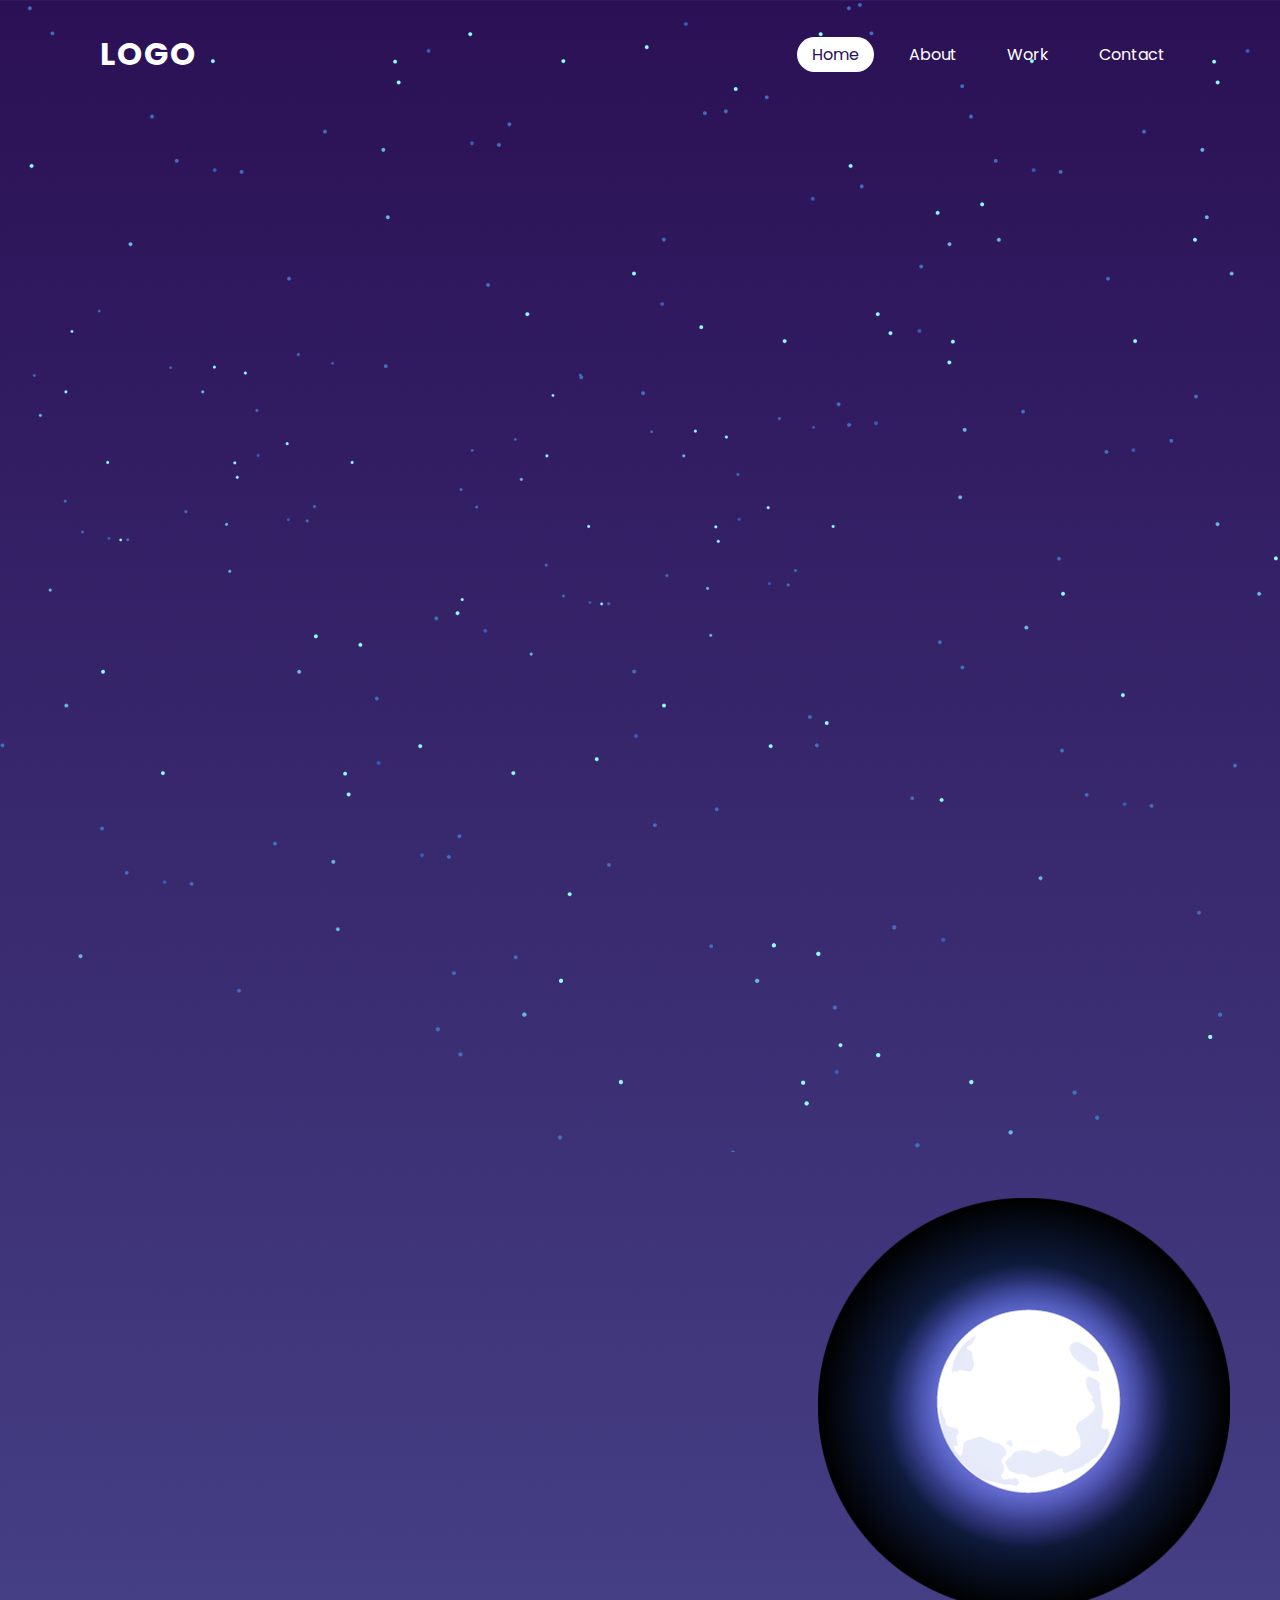
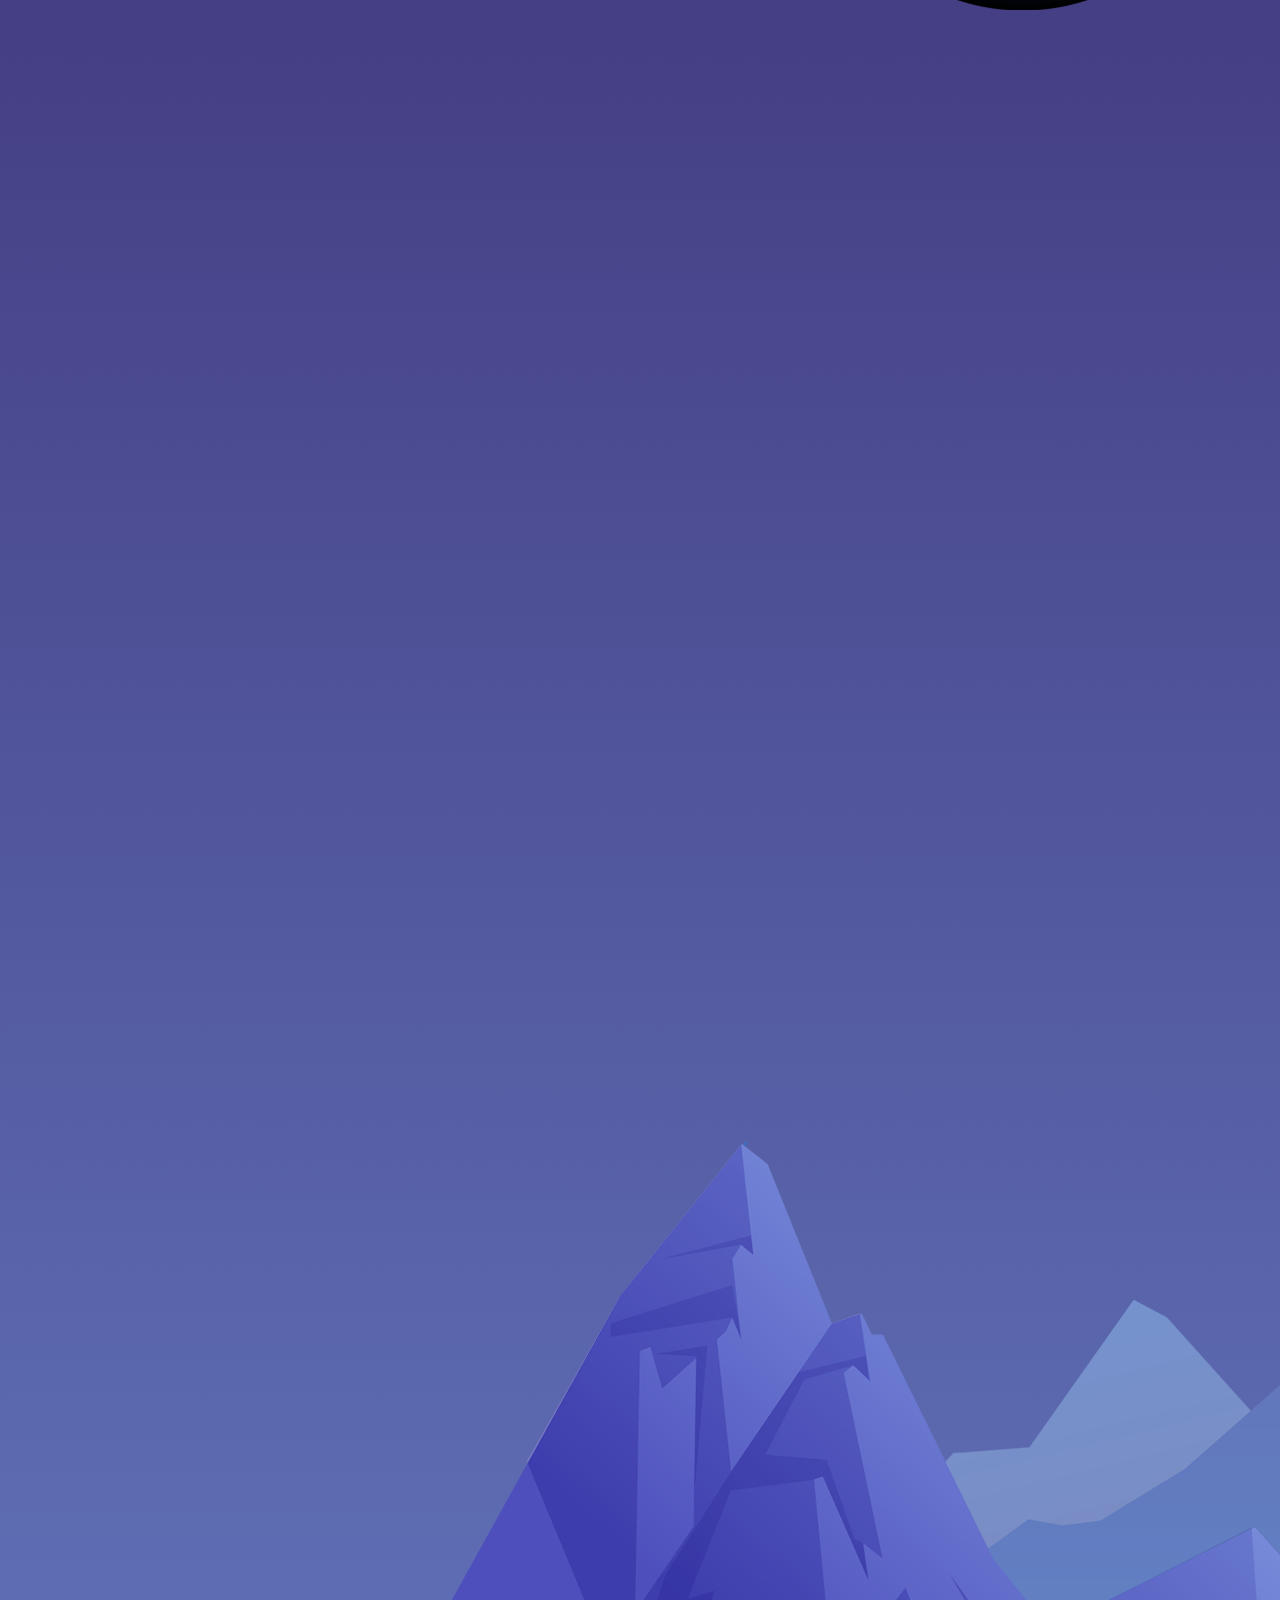
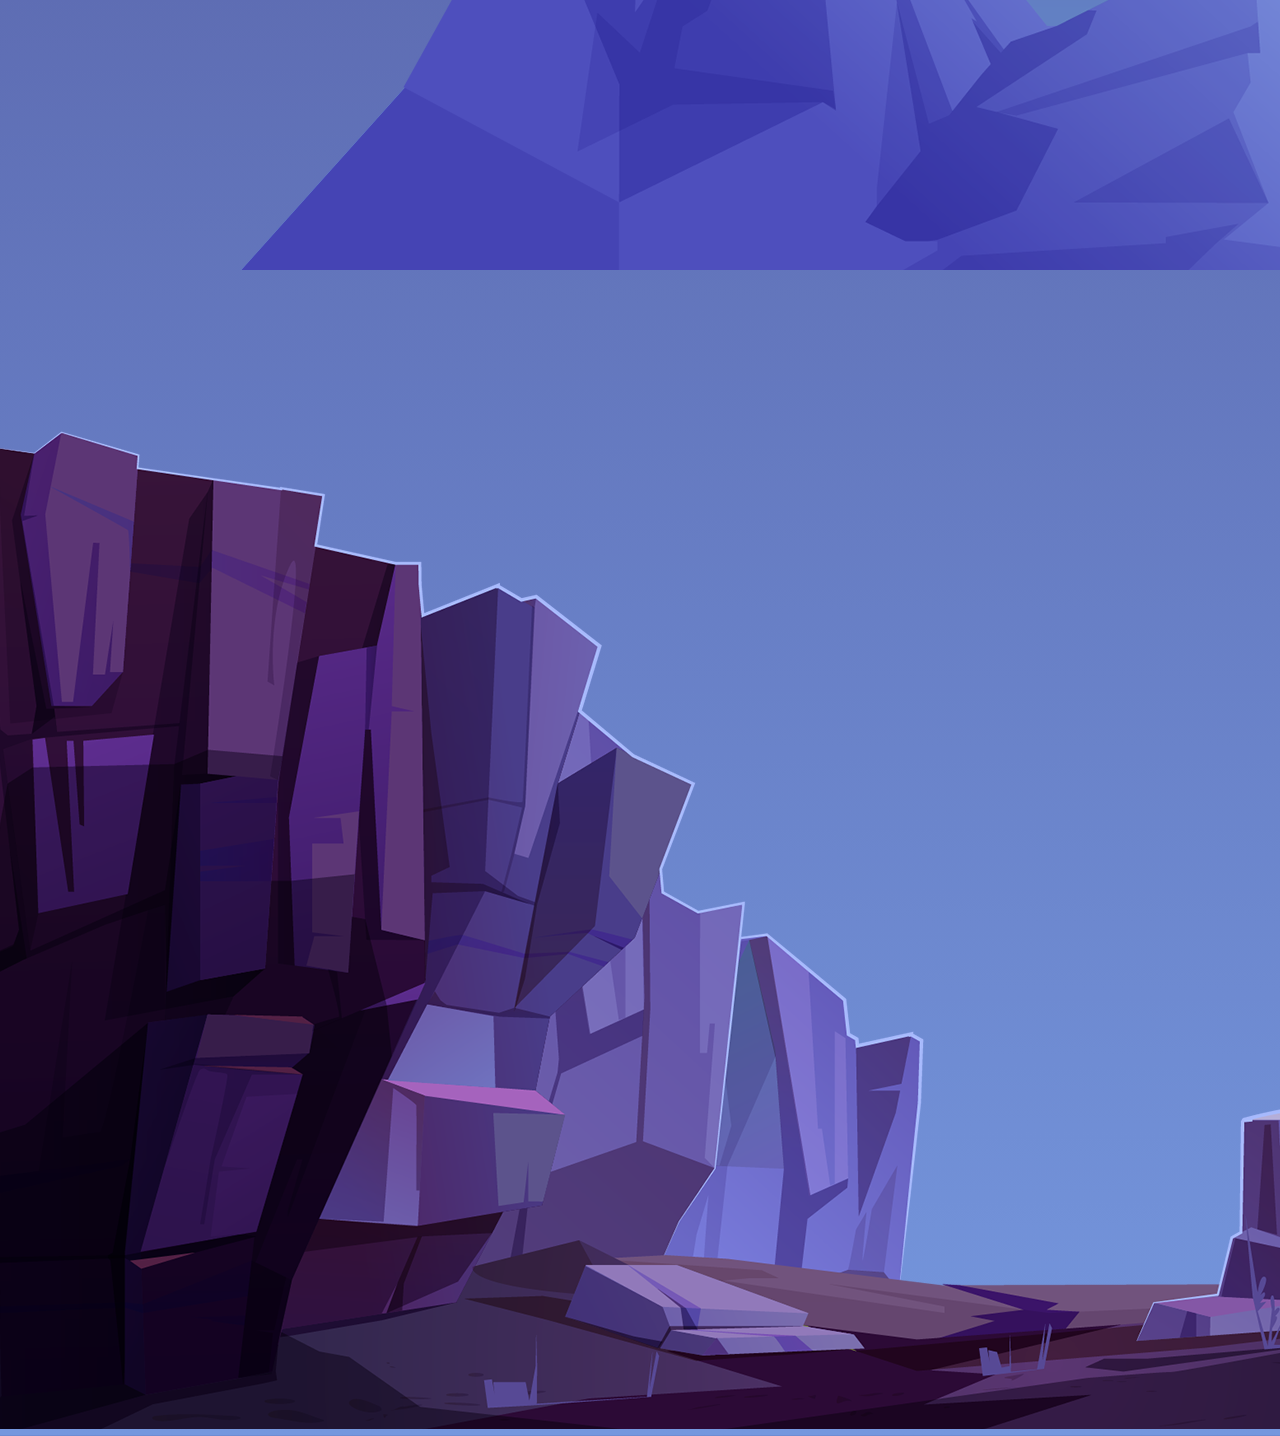
==== Moonlight/index.html @ 7d9b5a40 "import img" ====
<!DOCTYPE html>
<html>
    <head>
        <title>Invitation Card</title>
        <link rel="stylesheet" type="text/css" href="style.css">
    </head>
    <body>
        <header>
            <a href="#" class="logo"> Logo </a>
            <ul>
                <li>
                    <a href="#" class="active">Home</a>
                </li>
                <li>
                    <a href="#">About</a>
                </li>
                <li>
                    <a href="#">Work</a>
                </li>
                <li>
                    <a href="#">Contact</a>
                </li>
            </ul>
        </header>
        <section>
            <img src="stars.png" id="stars">
            <img src="moon.png" id="moon">
            <img src="mountains_behind.png" id="mountains_behind">
            <img src="mountains_front.png" id="mountains_front">
        </section>
    </body>
</html>
---- Moonlight/style.css ----
@import url('https://fonts.googleapis.com/css2?family=Poppins:wght@300;400;500;600;700;800;900&display=swap');

*
{
    margin: 0;
    padding: 0;
    box-sizing: border-box;
    font-family: 'Poppins', sans-serif;
}

body
{
    min-height: 100vh;
    background: linear-gradient(#2b1055, #7597de);
}

header
{
    position: absolute;
    top: 0;
    left: 0;
    width: 100%;
    padding: 30px 100px;
    display: flex;
    justify-content: space-between;
    align-items: center;
}
header .logo
{
    color: #fff;
    font-weight: 700;
    text-decoration: none;
    font-size: 2em;
    text-transform:  uppercase;
    letter-spacing: 2px;
}
header ul
{
    display: flex;
    justify-content: center;
    align-items: center;
}
header ul li
{
    list-style: none;
    margin-left: 20px;
}
header ul li a
{
    text-decoration: none;
    padding: 6px 15px;
    color: #fff;
    border-radius: 20px;
}
header ul li a:hover, 
header ul li a.active
{
    background: #fff;
    color: #2b1055;
}
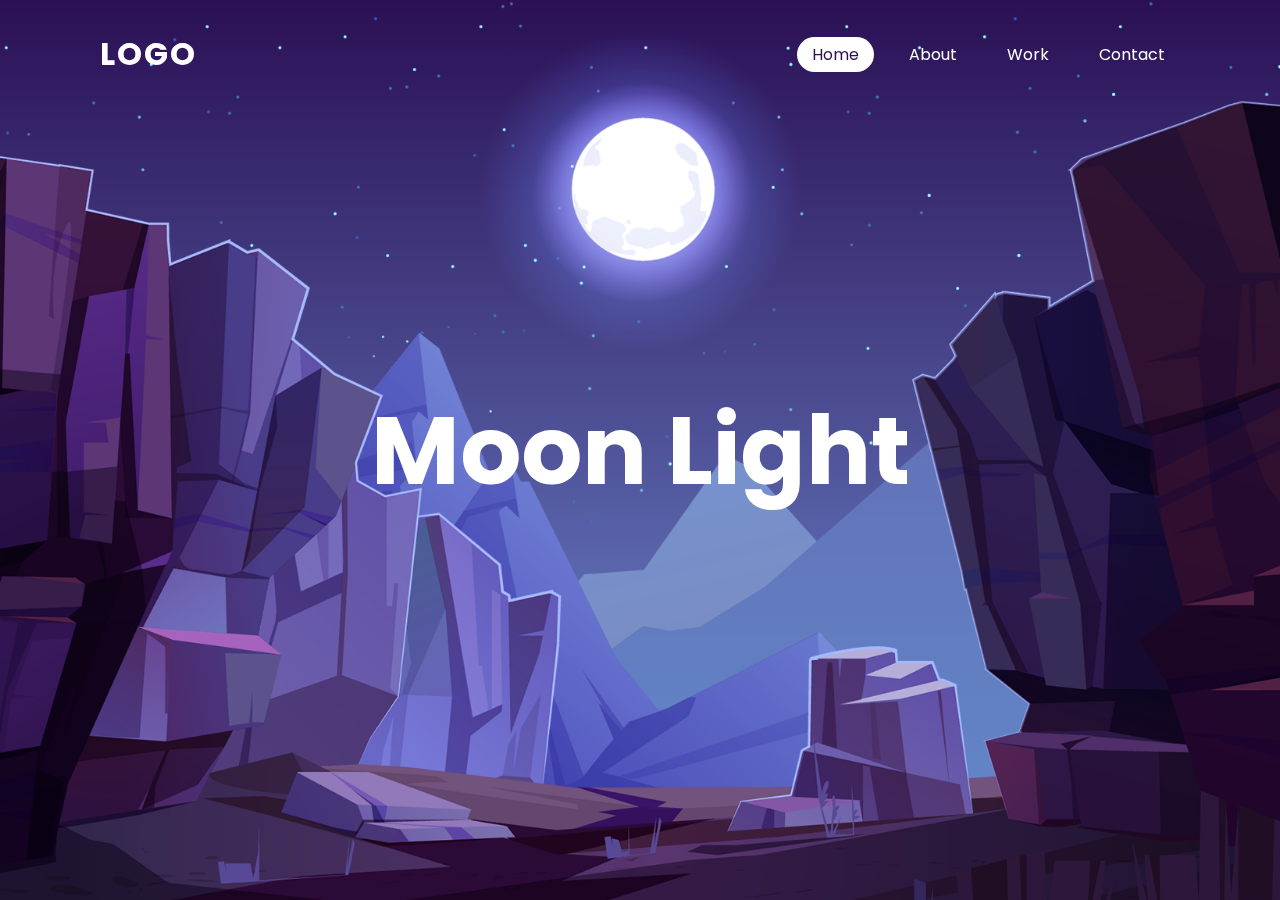
==== commit 77cc315e: "Moon Light css" ====
--- a/Moonlight/index.html
+++ b/Moonlight/index.html
@@ -26,6 +26,7 @@
             <img src="stars.png" id="stars">
             <img src="moon.png" id="moon">
             <img src="mountains_behind.png" id="mountains_behind">
+            <h2 id="text">Moon Light</h2>
             <img src="mountains_front.png" id="mountains_front">
         </section>
     </body>
--- a/Moonlight/style.css
+++ b/Moonlight/style.css
@@ -24,6 +24,7 @@
     display: flex;
     justify-content: space-between;
     align-items: center;
+    z-index: 10000;
 }
 header .logo
 {
@@ -59,6 +60,33 @@
     color: #2b1055;
 }
 
+section
+{
+    position: relative;
+    width: 100%;
+    height: 100vh;
+    display: flex;
+    justify-content: center;
+    align-items: center;
+}
+section img
+{
+    position: absolute;
+    top: 0;
+    left: 0;
+    width: 100%;
+    height: 100%;
+    object-fit: cover;
+}
+section img#moon
+{
+    mix-blend-mode: screen;
+}
 
-
-
+section #text
+{
+    position: absolute;
+    color: #fff;
+    white-space: nowrap;
+    font-size: 7.5vw;
+}
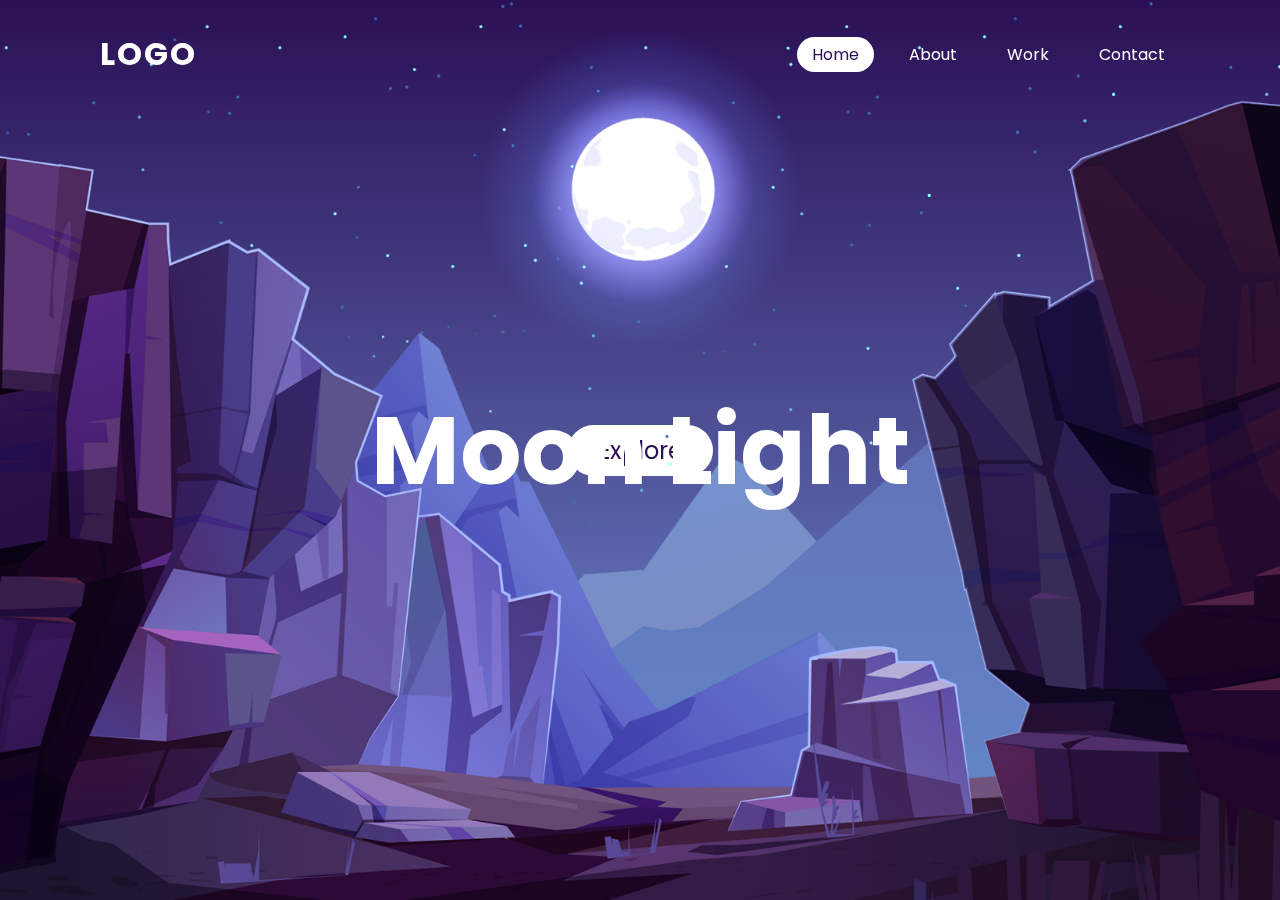
==== commit 4bed0ce2: "moonlight" ====
--- a/Moonlight/index.html
+++ b/Moonlight/index.html
@@ -27,6 +27,7 @@
             <img src="moon.png" id="moon">
             <img src="mountains_behind.png" id="mountains_behind">
             <h2 id="text">Moon Light</h2>
+            <a href="#" id="btn"> Explore</a>
             <img src="mountains_front.png" id="mountains_front">
         </section>
     </body>
--- a/Moonlight/style.css
+++ b/Moonlight/style.css
@@ -82,11 +82,25 @@
 {
     mix-blend-mode: screen;
 }
-
+section img#mountains_front
+{
+    z-index: 10;
+}
 section #text
 {
     position: absolute;
     color: #fff;
     white-space: nowrap;
     font-size: 7.5vw;
+    z-index: 9;
 }
+section #btn
+{
+    text-decoration: none;
+    display: inline-block;
+    padding: 8px 30px;
+    border-radius: 40px;
+    background: #fff;
+    color: #2b1055;
+    font-size: 1.5em;
+}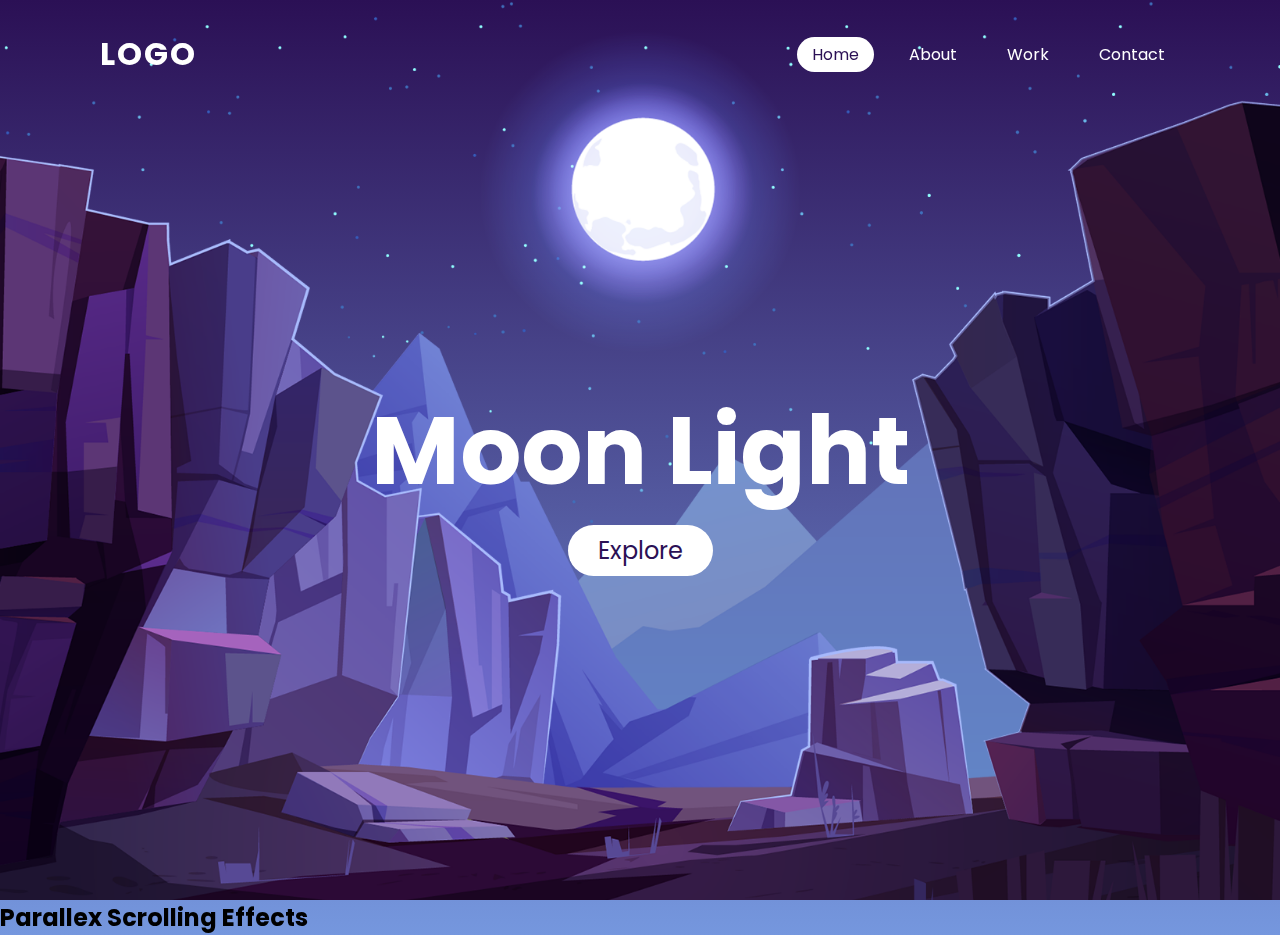
==== commit 32bd03ba: "sec" ====
--- a/Moonlight/index.html
+++ b/Moonlight/index.html
@@ -30,5 +30,9 @@
             <a href="#" id="btn"> Explore</a>
             <img src="mountains_front.png" id="mountains_front">
         </section>
+        <div class="sec">
+            <h2>Parallex Scrolling Effects</h2>
+            <p></p>
+        </div>
     </body>
 </html>--- a/Moonlight/style.css
+++ b/Moonlight/style.css
@@ -77,6 +77,7 @@
     width: 100%;
     height: 100%;
     object-fit: cover;
+    pointer-events: none;
 }
 section img#moon
 {
@@ -103,4 +104,6 @@
     background: #fff;
     color: #2b1055;
     font-size: 1.5em;
+    z-index: 9;
+    transform: translateY(100px);
 }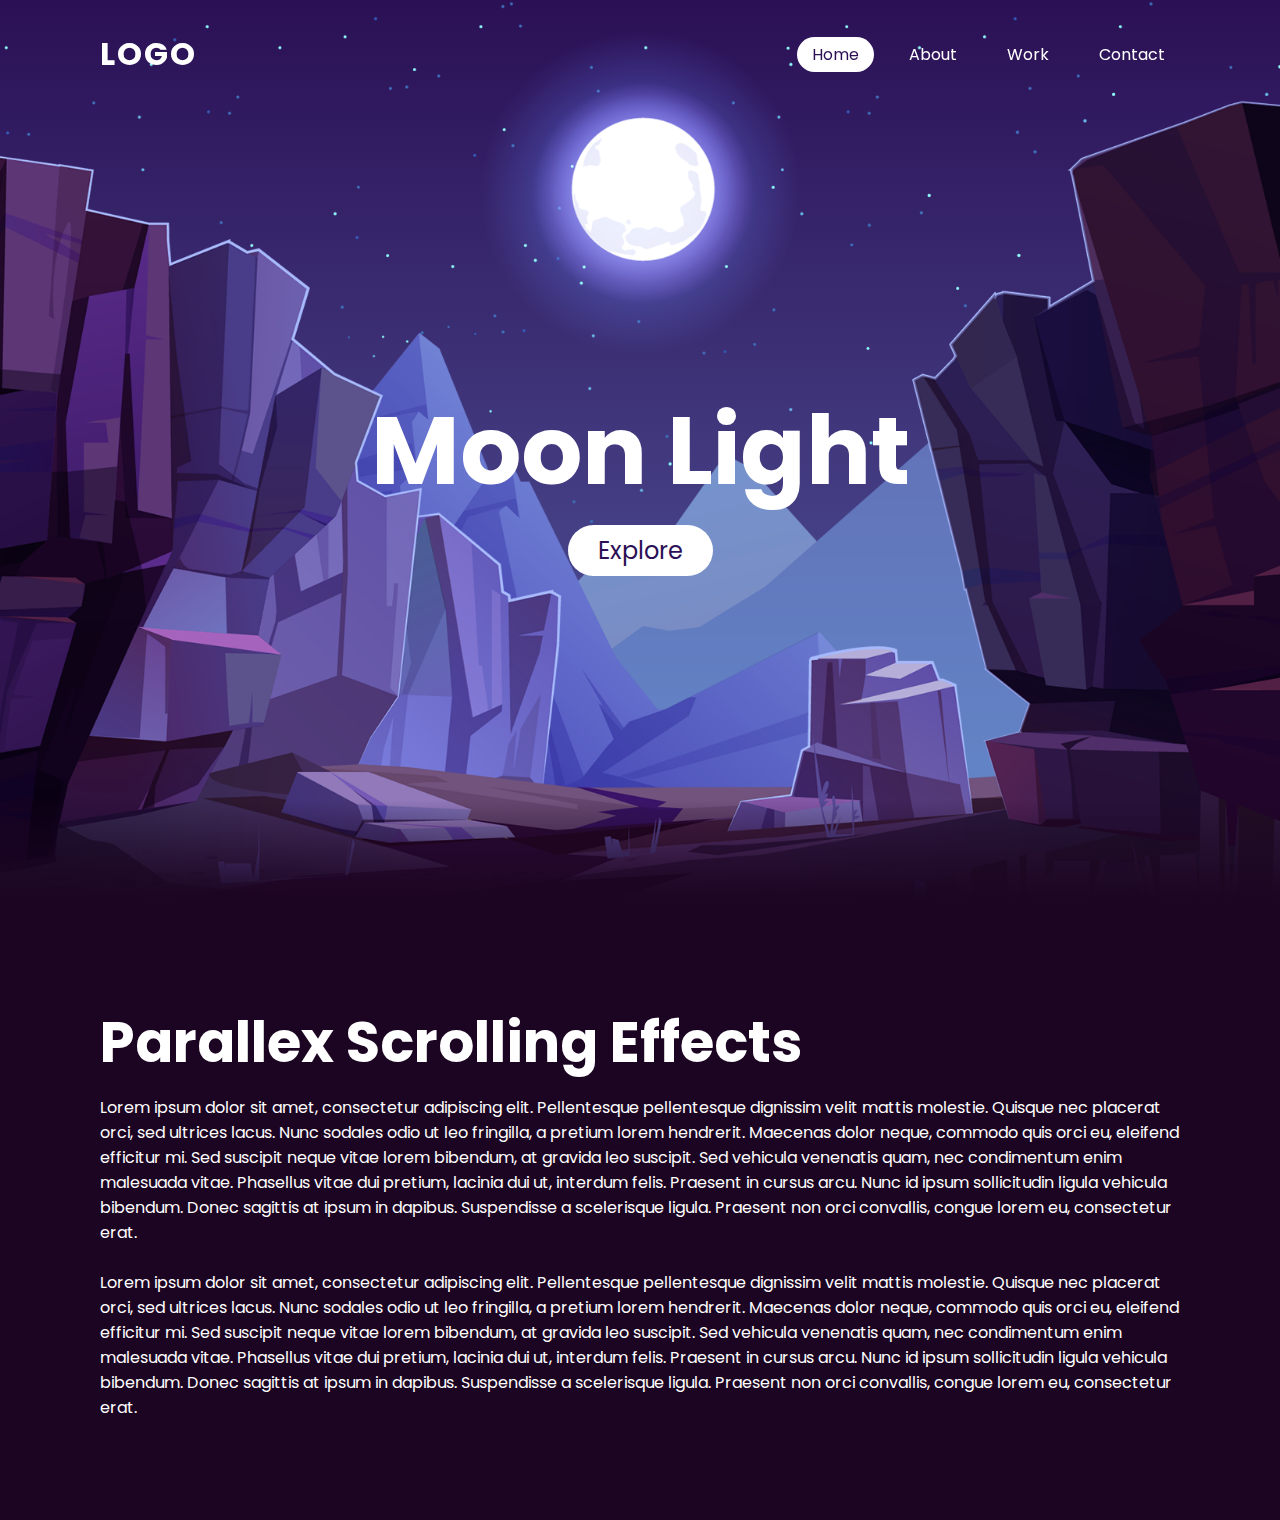
==== commit b11dd9ab: "sec css" ====
--- a/Moonlight/index.html
+++ b/Moonlight/index.html
@@ -32,7 +32,12 @@
         </section>
         <div class="sec">
             <h2>Parallex Scrolling Effects</h2>
-            <p></p>
+            <p>
+                Lorem ipsum dolor sit amet, consectetur adipiscing elit. Pellentesque pellentesque dignissim velit mattis molestie. Quisque nec placerat orci, sed ultrices lacus. Nunc sodales odio ut leo fringilla, a pretium lorem hendrerit. Maecenas dolor neque, commodo quis orci eu, eleifend efficitur mi. Sed suscipit neque vitae lorem bibendum, at gravida leo suscipit. Sed vehicula venenatis quam, nec condimentum enim malesuada vitae. Phasellus vitae dui pretium, lacinia dui ut, interdum felis. Praesent in cursus arcu. Nunc id ipsum sollicitudin ligula vehicula bibendum. Donec sagittis at ipsum in dapibus. Suspendisse a scelerisque ligula. Praesent non orci convallis, congue lorem eu, consectetur erat.
+                <br><br>
+                Lorem ipsum dolor sit amet, consectetur adipiscing elit. Pellentesque pellentesque dignissim velit mattis molestie. Quisque nec placerat orci, sed ultrices lacus. Nunc sodales odio ut leo fringilla, a pretium lorem hendrerit. Maecenas dolor neque, commodo quis orci eu, eleifend efficitur mi. Sed suscipit neque vitae lorem bibendum, at gravida leo suscipit. Sed vehicula venenatis quam, nec condimentum enim malesuada vitae. Phasellus vitae dui pretium, lacinia dui ut, interdum felis. Praesent in cursus arcu. Nunc id ipsum sollicitudin ligula vehicula bibendum. Donec sagittis at ipsum in dapibus. Suspendisse a scelerisque ligula. Praesent non orci convallis, congue lorem eu, consectetur erat.
+
+            </p>
         </div>
     </body>
 </html>--- a/Moonlight/style.css
+++ b/Moonlight/style.css
@@ -69,6 +69,16 @@
     justify-content: center;
     align-items: center;
 }
+section::before
+{
+    content: '';
+    position: absolute;
+    bottom: 0;
+    width: 100%;
+    height: 100px;
+    background: linear-gradient(to top, #1c0522, transparent);
+    z-index: 1000 ;
+}
 section img
 {
     position: absolute;
@@ -106,4 +116,22 @@
     font-size: 1.5em;
     z-index: 9;
     transform: translateY(100px);
+}
+
+.sec
+{
+    position: relative;
+    padding: 100px;
+    background: #1c0522;
+}
+.sec h2
+{
+    font-size: 3.5em;
+    margin-bottom: 10px;
+    color: #fff;
+}
+.sec p
+{
+    font-size: 1em;
+    color: #fff;
 }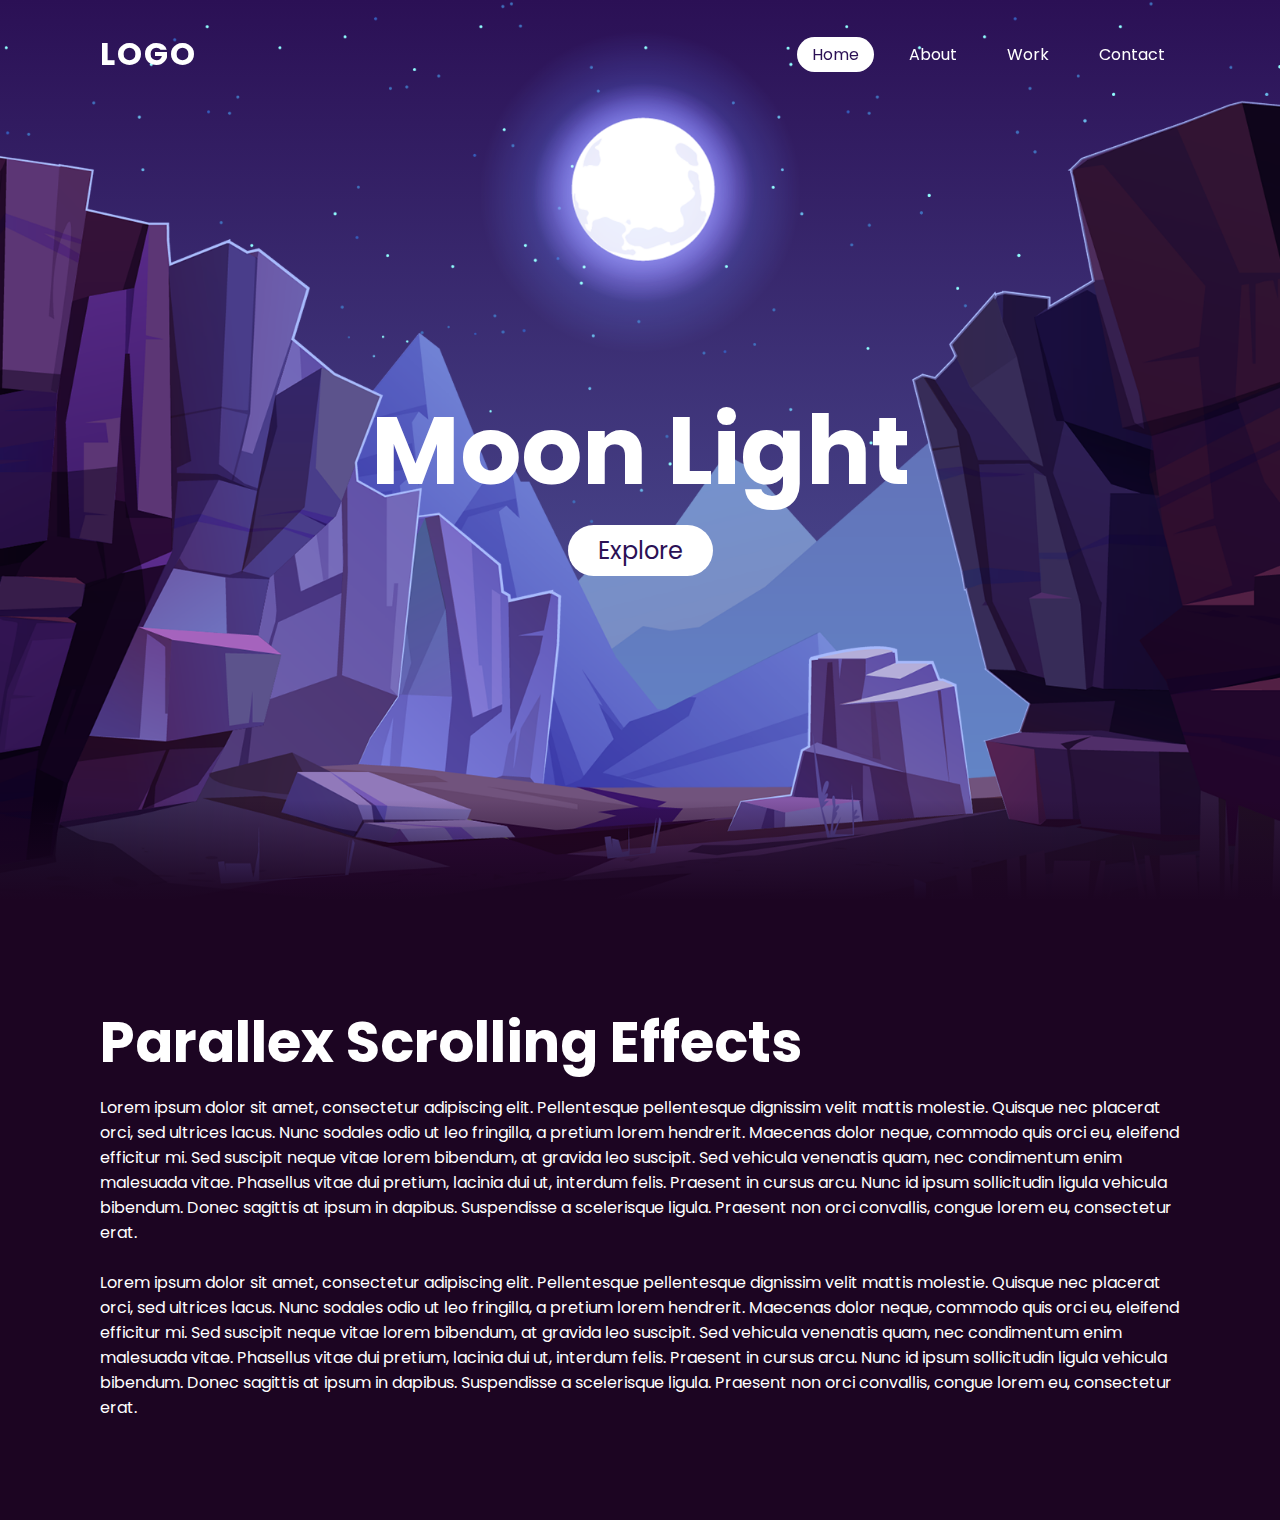
==== commit e509471d: "import index.js" ====
--- a/Moonlight/index.html
+++ b/Moonlight/index.html
@@ -3,6 +3,7 @@
     <head>
         <title>Invitation Card</title>
         <link rel="stylesheet" type="text/css" href="style.css">
+        <script type="text/javascript" src="index.js"></script>
     </head>
     <body>
         <header>
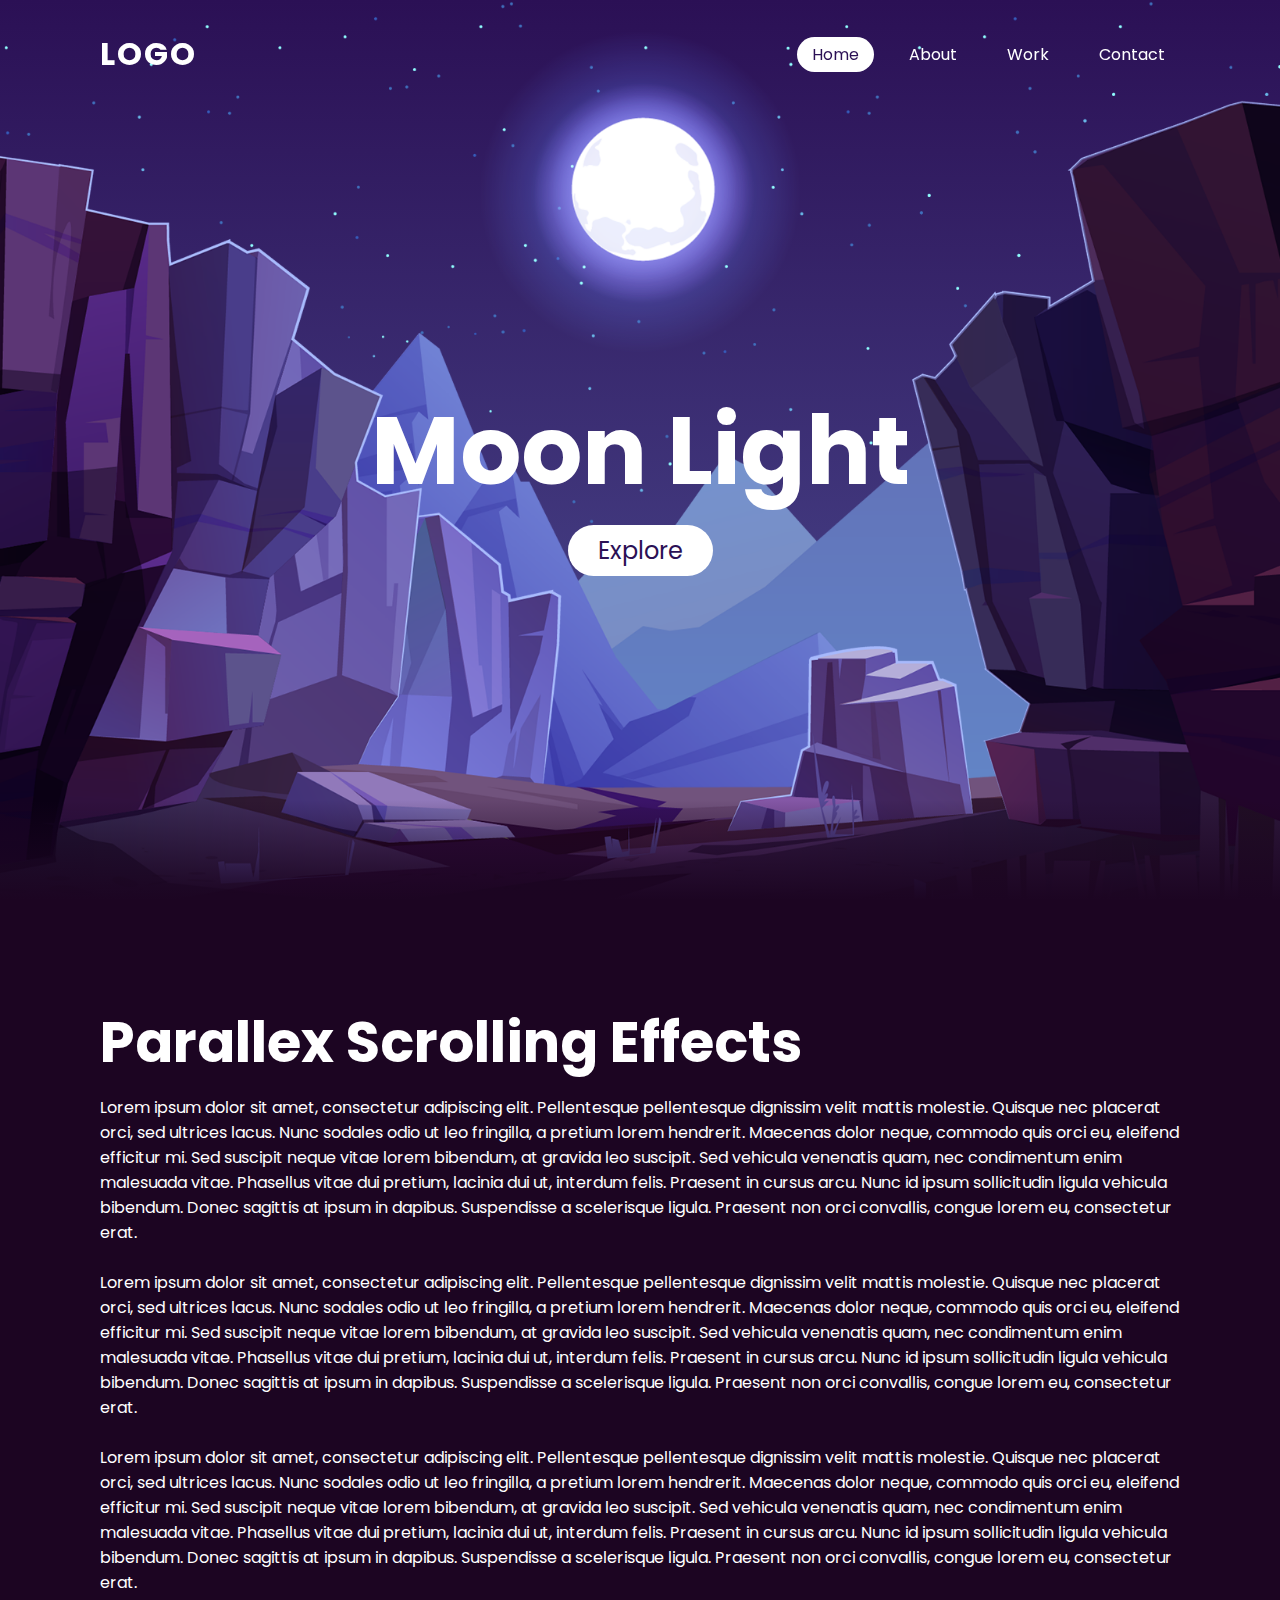
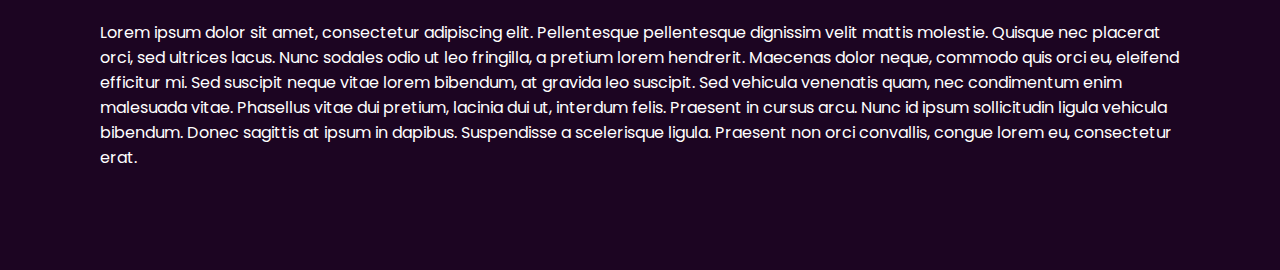
==== commit 78afd3cb: "stars mooving" ====
--- a/Moonlight/index.html
+++ b/Moonlight/index.html
@@ -3,7 +3,6 @@
     <head>
         <title>Invitation Card</title>
         <link rel="stylesheet" type="text/css" href="style.css">
-        <script type="text/javascript" src="index.js"></script>
     </head>
     <body>
         <header>
@@ -28,17 +27,22 @@
             <img src="moon.png" id="moon">
             <img src="mountains_behind.png" id="mountains_behind">
             <h2 id="text">Moon Light</h2>
-            <a href="#" id="btn"> Explore</a>
+            <a href="#sec" id="btn"> Explore</a>
             <img src="mountains_front.png" id="mountains_front">
         </section>
-        <div class="sec">
+        <div id="sec" class="sec">
             <h2>Parallex Scrolling Effects</h2>
             <p>
                 Lorem ipsum dolor sit amet, consectetur adipiscing elit. Pellentesque pellentesque dignissim velit mattis molestie. Quisque nec placerat orci, sed ultrices lacus. Nunc sodales odio ut leo fringilla, a pretium lorem hendrerit. Maecenas dolor neque, commodo quis orci eu, eleifend efficitur mi. Sed suscipit neque vitae lorem bibendum, at gravida leo suscipit. Sed vehicula venenatis quam, nec condimentum enim malesuada vitae. Phasellus vitae dui pretium, lacinia dui ut, interdum felis. Praesent in cursus arcu. Nunc id ipsum sollicitudin ligula vehicula bibendum. Donec sagittis at ipsum in dapibus. Suspendisse a scelerisque ligula. Praesent non orci convallis, congue lorem eu, consectetur erat.
                 <br><br>
                 Lorem ipsum dolor sit amet, consectetur adipiscing elit. Pellentesque pellentesque dignissim velit mattis molestie. Quisque nec placerat orci, sed ultrices lacus. Nunc sodales odio ut leo fringilla, a pretium lorem hendrerit. Maecenas dolor neque, commodo quis orci eu, eleifend efficitur mi. Sed suscipit neque vitae lorem bibendum, at gravida leo suscipit. Sed vehicula venenatis quam, nec condimentum enim malesuada vitae. Phasellus vitae dui pretium, lacinia dui ut, interdum felis. Praesent in cursus arcu. Nunc id ipsum sollicitudin ligula vehicula bibendum. Donec sagittis at ipsum in dapibus. Suspendisse a scelerisque ligula. Praesent non orci convallis, congue lorem eu, consectetur erat.
-
+                <br><br>
+                Lorem ipsum dolor sit amet, consectetur adipiscing elit. Pellentesque pellentesque dignissim velit mattis molestie. Quisque nec placerat orci, sed ultrices lacus. Nunc sodales odio ut leo fringilla, a pretium lorem hendrerit. Maecenas dolor neque, commodo quis orci eu, eleifend efficitur mi. Sed suscipit neque vitae lorem bibendum, at gravida leo suscipit. Sed vehicula venenatis quam, nec condimentum enim malesuada vitae. Phasellus vitae dui pretium, lacinia dui ut, interdum felis. Praesent in cursus arcu. Nunc id ipsum sollicitudin ligula vehicula bibendum. Donec sagittis at ipsum in dapibus. Suspendisse a scelerisque ligula. Praesent non orci convallis, congue lorem eu, consectetur erat.
+                <br><br>
+                Lorem ipsum dolor sit amet, consectetur adipiscing elit. Pellentesque pellentesque dignissim velit mattis molestie. Quisque nec placerat orci, sed ultrices lacus. Nunc sodales odio ut leo fringilla, a pretium lorem hendrerit. Maecenas dolor neque, commodo quis orci eu, eleifend efficitur mi. Sed suscipit neque vitae lorem bibendum, at gravida leo suscipit. Sed vehicula venenatis quam, nec condimentum enim malesuada vitae. Phasellus vitae dui pretium, lacinia dui ut, interdum felis. Praesent in cursus arcu. Nunc id ipsum sollicitudin ligula vehicula bibendum. Donec sagittis at ipsum in dapibus. Suspendisse a scelerisque ligula. Praesent non orci convallis, congue lorem eu, consectetur erat.
             </p>
         </div>
+
+        <script type="text/javascript" src="index.js"></script>
     </body>
 </html>--- a/Moonlight/style.css
+++ b/Moonlight/style.css
@@ -6,6 +6,7 @@
     padding: 0;
     box-sizing: border-box;
     font-family: 'Poppins', sans-serif;
+    scroll-behavior: smooth;
 }
 
 body
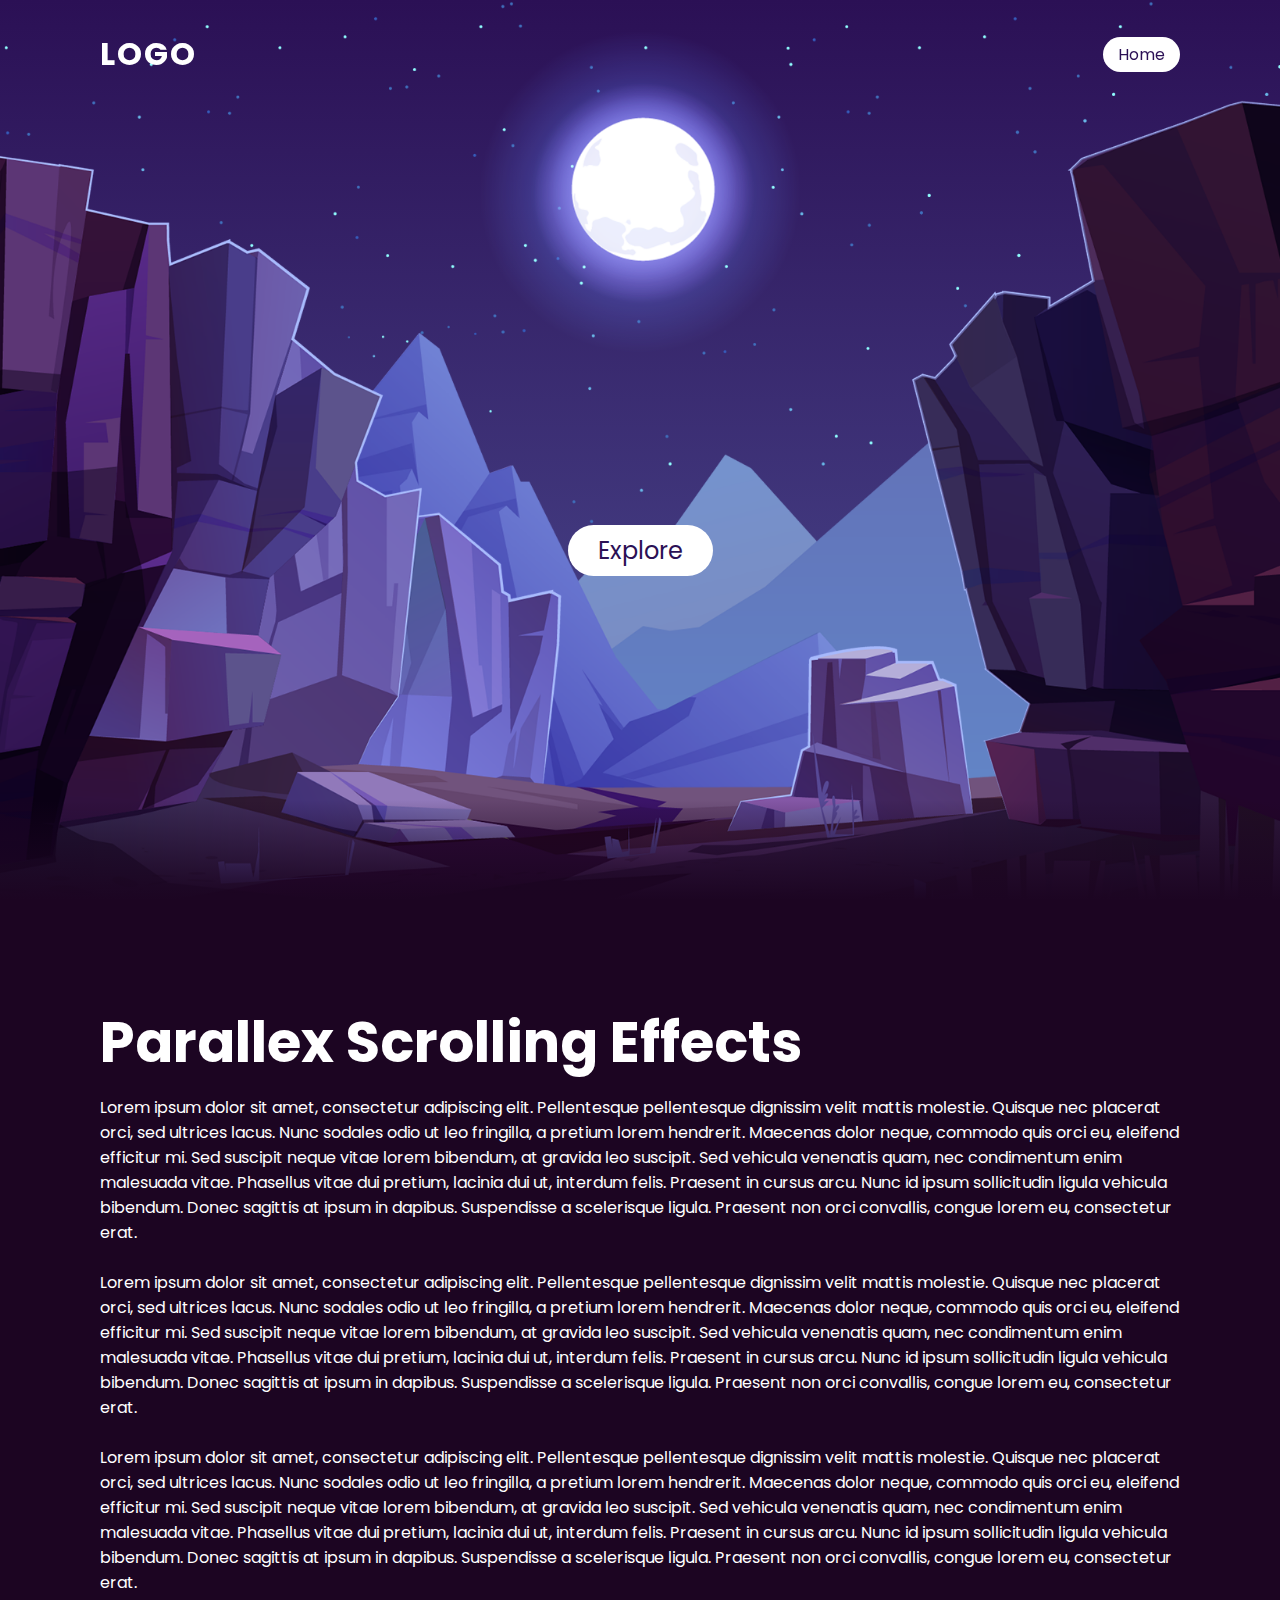
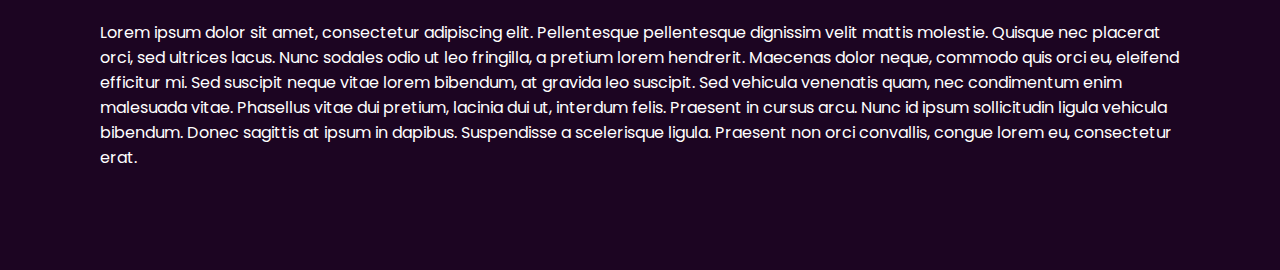
==== commit 537c4d1b: "mobile" ====
--- a/Moonlight/index.html
+++ b/Moonlight/index.html
@@ -2,6 +2,8 @@
 <html>
     <head>
         <title>Invitation Card</title>
+        <meta name="viewport" content="width=device-width, initial-scale=1" /> 
+
         <link rel="stylesheet" type="text/css" href="style.css">
     </head>
     <body>
@@ -11,7 +13,7 @@
                 <li>
                     <a href="#" class="active">Home</a>
                 </li>
-                <li>
+                <!-- <li>
                     <a href="#">About</a>
                 </li>
                 <li>
@@ -19,7 +21,7 @@
                 </li>
                 <li>
                     <a href="#">Contact</a>
-                </li>
+                </li> -->
             </ul>
         </header>
         <section>
--- a/Moonlight/style.css
+++ b/Moonlight/style.css
@@ -13,6 +13,18 @@
 {
     min-height: 100vh;
     background: linear-gradient(#2b1055, #7597de);
+    overflow-x: hidden;
+}
+
+body::-webkit-scrollbar {
+    width: 8px;
+}
+body::-webkit-scrollbar-thumb {
+    width: 8px;
+    background: #E0E0E0;
+}
+body::-webkit-scrollbar-thumb:hover {
+    background: #BDBDBD;
 }
 
 header
@@ -36,6 +48,7 @@
     text-transform:  uppercase;
     letter-spacing: 2px;
 }
+
 header ul
 {
     display: flex;
@@ -69,6 +82,7 @@
     display: flex;
     justify-content: center;
     align-items: center;
+    overflow: hidden;
 }
 section::before
 {
@@ -78,7 +92,7 @@
     width: 100%;
     height: 100px;
     background: linear-gradient(to top, #1c0522, transparent);
-    z-index: 1000 ;
+    z-index: 1000;
 }
 section img
 {
@@ -101,11 +115,19 @@
 section #text
 {
     position: absolute;
+    right: -350px;
     color: #fff;
     white-space: nowrap;
     font-size: 7.5vw;
     z-index: 9;
 }
+@media only screen and (max-width: 600px) {
+    section #text {
+        right: -400px;
+        font-size: 17.5vw;
+    }
+}
+
 section #btn
 {
     text-decoration: none;
@@ -125,12 +147,23 @@
     padding: 100px;
     background: #1c0522;
 }
+@media only screen and (max-width: 600px) {
+    .sec {
+        padding: 50px;
+    }
+    
+}
 .sec h2
 {
     font-size: 3.5em;
     margin-bottom: 10px;
     color: #fff;
 }
+@media only screen and (max-width: 600px) {
+    .sec h2 {
+        font-size: 2.5em;
+    }
+}
 .sec p
 {
     font-size: 1em;
